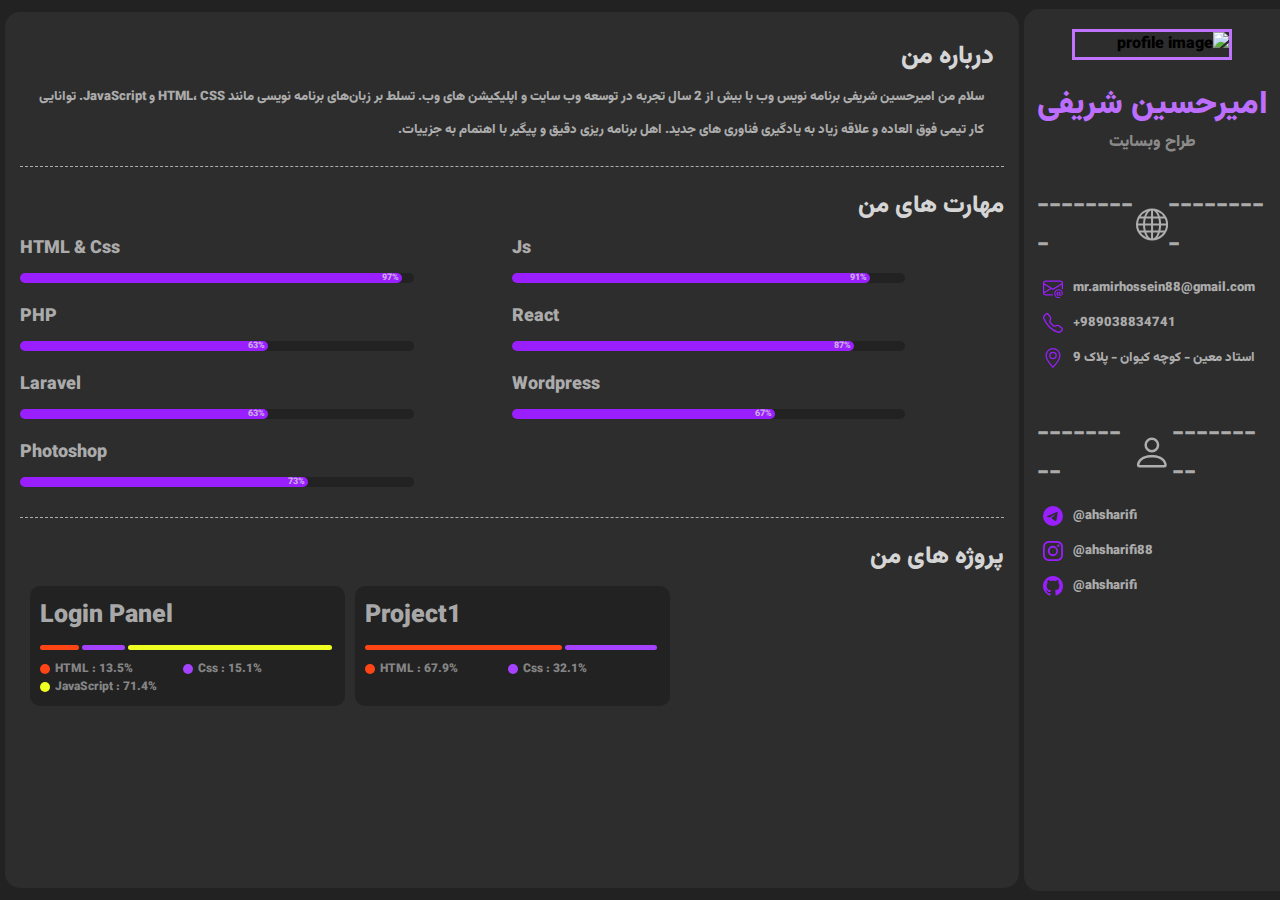
==== project1/index.html @ 67de8711 "project1" ====
<!DOCTYPE html>
<html lang="fa" dir="rtl">
  <head>
    <meta charset="UTF-8" />
    <meta name="viewport" content="width=device-width, initial-scale=1.0" />
    <link rel="stylesheet" href="style.css" />
    <title>Project1</title>
  </head>
  <body>
    <!-- ---------- Right Side ---------- -->
    <div class="right__side">
      <div class="container">
        <img
          src="https://avatars.githubusercontent.com/u/143296865?v=4"
          alt="profile image"
        />
        <!-- ---------- Self Info ---------- -->
        <div class="specs">
          <h1>امیرحسین شریفی</h1>
          <p>طراح وبسایت</p>
        </div>
        <div class="contact">
          <h2>
            ---------
            <svg
              xmlns="http://www.w3.org/2000/svg"
              width="35"
              height="35"
              fill="currentColor"
              class="bi bi-globe"
              viewBox="0 0 16 16"
            >
              <path
                d="M0 8a8 8 0 1 1 16 0A8 8 0 0 1 0 8m7.5-6.923c-.67.204-1.335.82-1.887 1.855A8 8 0 0 0 5.145 4H7.5zM4.09 4a9.3 9.3 0 0 1 .64-1.539 7 7 0 0 1 .597-.933A7.03 7.03 0 0 0 2.255 4zm-.582 3.5c.03-.877.138-1.718.312-2.5H1.674a7 7 0 0 0-.656 2.5zM4.847 5a12.5 12.5 0 0 0-.338 2.5H7.5V5zM8.5 5v2.5h2.99a12.5 12.5 0 0 0-.337-2.5zM4.51 8.5a12.5 12.5 0 0 0 .337 2.5H7.5V8.5zm3.99 0V11h2.653c.187-.765.306-1.608.338-2.5zM5.145 12q.208.58.468 1.068c.552 1.035 1.218 1.65 1.887 1.855V12zm.182 2.472a7 7 0 0 1-.597-.933A9.3 9.3 0 0 1 4.09 12H2.255a7 7 0 0 0 3.072 2.472M3.82 11a13.7 13.7 0 0 1-.312-2.5h-2.49c.062.89.291 1.733.656 2.5zm6.853 3.472A7 7 0 0 0 13.745 12H11.91a9.3 9.3 0 0 1-.64 1.539 7 7 0 0 1-.597.933M8.5 12v2.923c.67-.204 1.335-.82 1.887-1.855q.26-.487.468-1.068zm3.68-1h2.146c.365-.767.594-1.61.656-2.5h-2.49a13.7 13.7 0 0 1-.312 2.5m2.802-3.5a7 7 0 0 0-.656-2.5H12.18c.174.782.282 1.623.312 2.5zM11.27 2.461c.247.464.462.98.64 1.539h1.835a7 7 0 0 0-3.072-2.472c.218.284.418.598.597.933M10.855 4a8 8 0 0 0-.468-1.068C9.835 1.897 9.17 1.282 8.5 1.077V4z"
              />
            </svg>
            ---------
          </h2>
          <!-- ---------- Email ---------- -->
          <div>
            <svg
              xmlns="http://www.w3.org/2000/svg"
              width="20"
              height="20"
              fill="currentColor"
              class="bi bi-envelope-at"
              viewBox="0 0 16 16"
            >
              <path
                d="M2 2a2 2 0 0 0-2 2v8.01A2 2 0 0 0 2 14h5.5a.5.5 0 0 0 0-1H2a1 1 0 0 1-.966-.741l5.64-3.471L8 9.583l7-4.2V8.5a.5.5 0 0 0 1 0V4a2 2 0 0 0-2-2zm3.708 6.208L1 11.105V5.383zM1 4.217V4a1 1 0 0 1 1-1h12a1 1 0 0 1 1 1v.217l-7 4.2z"
              />
              <path
                d="M14.247 14.269c1.01 0 1.587-.857 1.587-2.025v-.21C15.834 10.43 14.64 9 12.52 9h-.035C10.42 9 9 10.36 9 12.432v.214C9 14.82 10.438 16 12.358 16h.044c.594 0 1.018-.074 1.237-.175v-.73c-.245.11-.673.18-1.18.18h-.044c-1.334 0-2.571-.788-2.571-2.655v-.157c0-1.657 1.058-2.724 2.64-2.724h.04c1.535 0 2.484 1.05 2.484 2.326v.118c0 .975-.324 1.39-.639 1.39-.232 0-.41-.148-.41-.42v-2.19h-.906v.569h-.03c-.084-.298-.368-.63-.954-.63-.778 0-1.259.555-1.259 1.4v.528c0 .892.49 1.434 1.26 1.434.471 0 .896-.227 1.014-.643h.043c.118.42.617.648 1.12.648m-2.453-1.588v-.227c0-.546.227-.791.573-.791.297 0 .572.192.572.708v.367c0 .573-.253.744-.564.744-.354 0-.581-.215-.581-.8Z"
              />
            </svg>
            <a
              href="mailto: mr.amirhossein88@gmail.com"
              title="Email"
              target="_blank"
              >mr.amirhossein88@gmail.com</a
            >
          </div>

          <!-- ---------- Telephone ---------- -->
          <div>
            <svg
              xmlns="http://www.w3.org/2000/svg"
              width="20"
              height="20"
              fill="currentColor"
              class="bi bi-telephone"
              viewBox="0 0 16 16"
            >
              <path
                d="M3.654 1.328a.678.678 0 0 0-1.015-.063L1.605 2.3c-.483.484-.661 1.169-.45 1.77a17.6 17.6 0 0 0 4.168 6.608 17.6 17.6 0 0 0 6.608 4.168c.601.211 1.286.033 1.77-.45l1.034-1.034a.678.678 0 0 0-.063-1.015l-2.307-1.794a.68.68 0 0 0-.58-.122l-2.19.547a1.75 1.75 0 0 1-1.657-.459L5.482 8.062a1.75 1.75 0 0 1-.46-1.657l.548-2.19a.68.68 0 0 0-.122-.58zM1.884.511a1.745 1.745 0 0 1 2.612.163L6.29 2.98c.329.423.445.974.315 1.494l-.547 2.19a.68.68 0 0 0 .178.643l2.457 2.457a.68.68 0 0 0 .644.178l2.189-.547a1.75 1.75 0 0 1 1.494.315l2.306 1.794c.829.645.905 1.87.163 2.611l-1.034 1.034c-.74.74-1.846 1.065-2.877.702a18.6 18.6 0 0 1-7.01-4.42 18.6 18.6 0 0 1-4.42-7.009c-.362-1.03-.037-2.137.703-2.877z"
              />
            </svg>
            <a href="tel: +989038834741" title="Telephone">+989038834741</a>
          </div>

          <!-- ---------- Location ---------- -->
          <div>
            <svg
              xmlns="http://www.w3.org/2000/svg"
              width="20"
              height="20"
              fill="currentColor"
              class="bi bi-geo-alt"
              viewBox="0 0 16 16"
            >
              <path
                d="M12.166 8.94c-.524 1.062-1.234 2.12-1.96 3.07A32 32 0 0 1 8 14.58a32 32 0 0 1-2.206-2.57c-.726-.95-1.436-2.008-1.96-3.07C3.304 7.867 3 6.862 3 6a5 5 0 0 1 10 0c0 .862-.305 1.867-.834 2.94M8 16s6-5.686 6-10A6 6 0 0 0 2 6c0 4.314 6 10 6 10"
              />
              <path
                d="M8 8a2 2 0 1 1 0-4 2 2 0 0 1 0 4m0 1a3 3 0 1 0 0-6 3 3 0 0 0 0 6"
              />
            </svg>
            <p>استاد معین - کوچه کیوان - پلاک 9</p>
          </div>
        </div>
        <div class="socials">
          <h2>
            ---------
            <svg
              xmlns="http://www.w3.org/2000/svg"
              width="45"
              height="45"
              fill="currentColor"
              class="bi bi-person"
              viewBox="0 0 16 16"
            >
              <path
                d="M8 8a3 3 0 1 0 0-6 3 3 0 0 0 0 6m2-3a2 2 0 1 1-4 0 2 2 0 0 1 4 0m4 8c0 1-1 1-1 1H3s-1 0-1-1 1-4 6-4 6 3 6 4m-1-.004c-.001-.246-.154-.986-.832-1.664C11.516 10.68 10.289 10 8 10s-3.516.68-4.168 1.332c-.678.678-.83 1.418-.832 1.664z"
              />
            </svg>
            ---------
          </h2>
          <!-- ---------- Telegram ---------- -->
          <div>
            <svg
              xmlns="http://www.w3.org/2000/svg"
              width="20"
              height="20"
              fill="currentColor"
              class="bi bi-telegram"
              viewBox="0 0 16 16"
            >
              <path
                d="M16 8A8 8 0 1 1 0 8a8 8 0 0 1 16 0M8.287 5.906q-1.168.486-4.666 2.01-.567.225-.595.442c-.03.243.275.339.69.47l.175.055c.408.133.958.288 1.243.294q.39.01.868-.32 3.269-2.206 3.374-2.23c.05-.012.12-.026.166.016s.042.12.037.141c-.03.129-1.227 1.241-1.846 1.817-.193.18-.33.307-.358.336a8 8 0 0 1-.188.186c-.38.366-.664.64.015 1.088.327.216.589.393.85.571.284.194.568.387.936.629q.14.092.27.187c.331.236.63.448.997.414.214-.02.435-.22.547-.82.265-1.417.786-4.486.906-5.751a1.4 1.4 0 0 0-.013-.315.34.34 0 0 0-.114-.217.53.53 0 0 0-.31-.093c-.3.005-.763.166-2.984 1.09"
              />
            </svg>
            <p>@ahsharifi</p>
          </div>

          <!-- ---------- Instagram ---------- -->
          <div>
            <svg
              xmlns="http://www.w3.org/2000/svg"
              width="20"
              height="20"
              fill="currentColor"
              class="bi bi-instagram"
              viewBox="0 0 16 16"
            >
              <path
                d="M8 0C5.829 0 5.556.01 4.703.048 3.85.088 3.269.222 2.76.42a3.9 3.9 0 0 0-1.417.923A3.9 3.9 0 0 0 .42 2.76C.222 3.268.087 3.85.048 4.7.01 5.555 0 5.827 0 8.001c0 2.172.01 2.444.048 3.297.04.852.174 1.433.372 1.942.205.526.478.972.923 1.417.444.445.89.719 1.416.923.51.198 1.09.333 1.942.372C5.555 15.99 5.827 16 8 16s2.444-.01 3.298-.048c.851-.04 1.434-.174 1.943-.372a3.9 3.9 0 0 0 1.416-.923c.445-.445.718-.891.923-1.417.197-.509.332-1.09.372-1.942C15.99 10.445 16 10.173 16 8s-.01-2.445-.048-3.299c-.04-.851-.175-1.433-.372-1.941a3.9 3.9 0 0 0-.923-1.417A3.9 3.9 0 0 0 13.24.42c-.51-.198-1.092-.333-1.943-.372C10.443.01 10.172 0 7.998 0zm-.717 1.442h.718c2.136 0 2.389.007 3.232.046.78.035 1.204.166 1.486.275.373.145.64.319.92.599s.453.546.598.92c.11.281.24.705.275 1.485.039.843.047 1.096.047 3.231s-.008 2.389-.047 3.232c-.035.78-.166 1.203-.275 1.485a2.5 2.5 0 0 1-.599.919c-.28.28-.546.453-.92.598-.28.11-.704.24-1.485.276-.843.038-1.096.047-3.232.047s-2.39-.009-3.233-.047c-.78-.036-1.203-.166-1.485-.276a2.5 2.5 0 0 1-.92-.598 2.5 2.5 0 0 1-.6-.92c-.109-.281-.24-.705-.275-1.485-.038-.843-.046-1.096-.046-3.233s.008-2.388.046-3.231c.036-.78.166-1.204.276-1.486.145-.373.319-.64.599-.92s.546-.453.92-.598c.282-.11.705-.24 1.485-.276.738-.034 1.024-.044 2.515-.045zm4.988 1.328a.96.96 0 1 0 0 1.92.96.96 0 0 0 0-1.92m-4.27 1.122a4.109 4.109 0 1 0 0 8.217 4.109 4.109 0 0 0 0-8.217m0 1.441a2.667 2.667 0 1 1 0 5.334 2.667 2.667 0 0 1 0-5.334"
              />
            </svg>
            <p>@ahsharifi88</p>
          </div>

          <!-- ---------- Github ---------- -->
          <div>
            <svg
              xmlns="http://www.w3.org/2000/svg"
              width="20"
              height="20"
              fill="currentColor"
              class="bi bi-github"
              viewBox="0 0 16 16"
            >
              <path
                d="M8 0C3.58 0 0 3.58 0 8c0 3.54 2.29 6.53 5.47 7.59.4.07.55-.17.55-.38 0-.19-.01-.82-.01-1.49-2.01.37-2.53-.49-2.69-.94-.09-.23-.48-.94-.82-1.13-.28-.15-.68-.52-.01-.53.63-.01 1.08.58 1.23.82.72 1.21 1.87.87 2.33.66.07-.52.28-.87.51-1.07-1.78-.2-3.64-.89-3.64-3.95 0-.87.31-1.59.82-2.15-.08-.2-.36-1.02.08-2.12 0 0 .67-.21 2.2.82.64-.18 1.32-.27 2-.27s1.36.09 2 .27c1.53-1.04 2.2-.82 2.2-.82.44 1.1.16 1.92.08 2.12.51.56.82 1.27.82 2.15 0 3.07-1.87 3.75-3.65 3.95.29.25.54.73.54 1.48 0 1.07-.01 1.93-.01 2.2 0 .21.15.46.55.38A8.01 8.01 0 0 0 16 8c0-4.42-3.58-8-8-8"
              />
            </svg>
            <a
              href="https://github.com/ahsharifi"
              title="Github"
              target="_blank"
              >@ahsharifi</a
            >
          </div>
        </div>
      </div>
    </div>

    <!-- ---------- Left Side ---------- -->
    <div class="left__side">
      <div class="container">
        <!-- --------- ABOUT --------- -->
        <div class="about">
          <h2>درباره من</h2>
          <p>
            سلام من امیرحسین شریفی برنامه نویس وب با بیش از 2 سال تجربه در توسعه
            وب سایت و اپلیکیشن های وب. تسلط بر زبان‌های برنامه نویسی مانند HTML،
            CSS و JavaScript. توانایی کار تیمی فوق العاده و علاقه زیاد به
            یادگیری فناوری های جدید. اهل برنامه ریزی دقیق و پیگیر با اهتمام به
            جزییات.
          </p>
        </div>

        <!-- --------- SKILLS --------- -->
        <div class="skills">
          <h2>مهارت های من</h2>
          <div class="skills__box"></div>
        </div>

        <!-- --------- PROJECTS --------- -->
        <div class="projects">
          <h2>پروژه های من</h2>
          <div class="projects__box"></div>
        </div>
      </div>
    </div>
    <script src="script.js"></script>
  </body>
</html>
---- project1/style.css ----
* {
  margin: 0;
}

@font-face {
  font-family: vazir;
  src: url(Vazirmatn-Black.woff2);
}

body {
  background-color: #222222;
  height: 100vh;
  max-height: 100vh;
  font-family: vazir;
  display: flex;
  flex-direction: row;
  align-items: center;
}

a,
a:hover {
  text-decoration: none;
}

/*
========================================================================================================================
------------------------------------------------------ RIGHT SIDE ------------------------------------------------------
========================================================================================================================
 */

.right__side {
  width: 20%;
  height: 98%;
  background-color: #2d2d2d;
  border-radius: 15px 0 0 15px;
}

.right__side .container {
  width: 100%;
  height: 100%;
  display: flex;
  flex-direction: column;
  align-items: center;
}

.right__side img {
  width: 60%;
  border: 3px solid #c073ff;
  /* border-radius: 50%; */
  margin: 20px 0;
    animation: shape 10s linear infinite;
}

@keyframes shape {
  0%,
  100% {
    border-radius: 40% 60% 70% 30% / 40% 40% 60% 50%;
  }
  33% {
    border-radius: 70% 30% 50% 50% / 30% 30% 70% 70%;
  }
  66% {
    border-radius: 100% 60% 60% 100% / 100% 100% 60% 60%;
  }
}

/*
========================================================================================================================
--------------------------------------------------- RIGHT SIDE SPECS ---------------------------------------------------
========================================================================================================================
 */

.right__side .specs {
  display: flex;
  flex-direction: column;
  align-items: center;
}

.right__side .specs h1 {
  color: #be6eff;
  font-weight: bold;
}

.right__side .specs p {
  color: #adadadbd;
}

/*
========================================================================================================================
-------------------------------------------------------- CONTACT -------------------------------------------------------
========================================================================================================================
 */

.right__side .contact {
  width: 90%;
  display: flex;
  flex-direction: column;
  align-items: center;
  direction: ltr;
  margin-top: 30px;
}

.right__side .contact h2 {
  color: #ddddddbc;
  font-size: 25px;
  margin-bottom: 15px;
  display: flex;
  flex-direction: row;
  align-items: center;
  justify-content: space-between;
  width: 100%;
}

.right__side .contact div {
  display: flex;
  flex-direction: row;
  align-items: center;
  margin-bottom: 15px;
  width: 95%;
}

.right__side .contact div svg {
  color: #9a1fff;
}

.right__side .contact div p,
a {
  color: #ddddddbc;
  margin-left: 10px;
  font-size: 13px;
}

/*
========================================================================================================================
-------------------------------------------------------- SOCIAL --------------------------------------------------------
========================================================================================================================
 */

.right__side .socials {
  width: 90%;
  display: flex;
  flex-direction: column;
  align-items: center;
  direction: ltr;
  margin-top: 30px;
}

.right__side .socials h2 {
  color: #ddddddbc;
  font-size: 25px;
  margin-bottom: 15px;
  display: flex;
  flex-direction: row;
  align-items: center;
  justify-content: space-between;
  width: 100%;
}

.right__side .socials div {
  display: flex;
  flex-direction: row;
  align-items: center;
  margin-bottom: 15px;
  width: 95%;
}

.right__side .socials div svg {
  color: #9a1fff;
}

.right__side .socials div p,
a {
  color: #ddddddbc;
  margin-left: 10px;
  font-size: 13px;
}

/*
========================================================================================================================
------------------------------------------------------- LEFT SIDE ------------------------------------------------------
========================================================================================================================
 */

.left__side {
  height: 100%;
  width: 80%;
  margin-right: auto;
  display: flex;
  justify-content: center;
  align-items: center;
}

.left__side .container {
  width: 96%;
  height: 94%;
  background-color: #2d2d2d;
  border-radius: 15px;
  padding: 15px;
}

/*
========================================================================================================================
---------------------------------------------------- LEFT SIDE ABOUT ---------------------------------------------------
========================================================================================================================
 */

.left__side .about {
  border-bottom: 1px dashed #ddddddbc;
  padding: 10px 10px 20px 10px;
}

.left__side .about h2 {
  color: #d5d5d5;
  font-size: 25px;
  margin-bottom: 5px;
}

.left__side .about p {
  color: #ddddddbc;
  font-size: 13px;
  line-height: 2.5;
  padding-right: 10px;
}

/*
========================================================================================================================
--------------------------------------------------- LEFT SIDE SKILLS ---------------------------------------------------
========================================================================================================================
 */

.left__side .skills {
  width: 100%;
  margin-top: 20px;
  padding-bottom: 10px;
  border-bottom: 1px dashed #ddddddbc;
  display: flex;
  flex-direction: column;
}

.left__side .skills h2 {
  color: #d5d5d5;
  margin-bottom: 10px;
}

.left__side .skills__box {
  width: 100%;
  display: flex;
  flex-direction: row;
  flex-wrap: wrap;
  direction: ltr;
}

.left__side .skills__box div {
  width: 50%;
  direction: ltr;
  margin-bottom: 10px;
}

.left__side .skills div h2 {
  color: #ddddddbc;
  font-size: 18px;
}

.left__side .skills div .box {
  height: 10px;
  width: 80%;
  background-color: #222222;
  border-radius: 25px;
}

.left__side .skills div .box .fill {
  background-color: #9a1fff;
  border-radius: 25px;
  height: 100%;
  display: flex;
  flex-direction: row;
  justify-content: flex-end;
  align-items: center;
  width: 0;
  transition: width 2s ease;
}

.left__side .skills div .box .fill p {
  font-size: 9px;
  margin-right: 3px;
  color: #ddddddbc;
  font-weight: bold;
}

/*
========================================================================================================================
-------------------------------------------------- LEFT SIDE PROJECTS --------------------------------------------------
========================================================================================================================
 */

 .left__side .projects {
    margin-top: 20px;
 }

 .left__side h2 {
  color: #d5d5d5;
  margin-bottom: 10px;
 }

.left__side .projects__box {
  width: 100%;
  display: flex;
  flex-direction: row;
  flex-wrap: wrap;
  direction: ltr;
}

.left__side .projects a {
  width: 30%;
  background-color: #222222;
  padding: 10px;
  border-radius: 10px;
}

.left__side .projects a h3 {
  margin-bottom: 10px;
  font-size: 25px;
}

.left__side .projects .lang__box {
  width: 100%;
  display: flex;
  flex-direction: row;
  align-items: center;
}

.left__side .projects .lang__fill {
  height: 5px;
  margin-right: 3px;
  border-radius: 3px;
}

.left__side .projects .HTML {
  background-color: #ff4516;
}
.left__side .projects .Css {
  background-color: #a442ff;
}
.left__side .projects .JavaScript {
  background-color: #f0ff22;
}

.left__side .projects .lang__name {
  display: flex;
  flex-direction: row;
  align-items: center;
  flex-wrap: wrap;
  margin-top: 10px;
}

.left__side .projects .lang__name .circle {
  height: 10px;
  width: 10px;
  border-radius: 50%;
  margin-right: 5px;
}

.left__side .projects .lang__name div {
  font-size: 12px;
  color: #dddddd88;
  margin-right: 50px;
  display: flex;
  flex-direction: row;
  align-items: center;
}
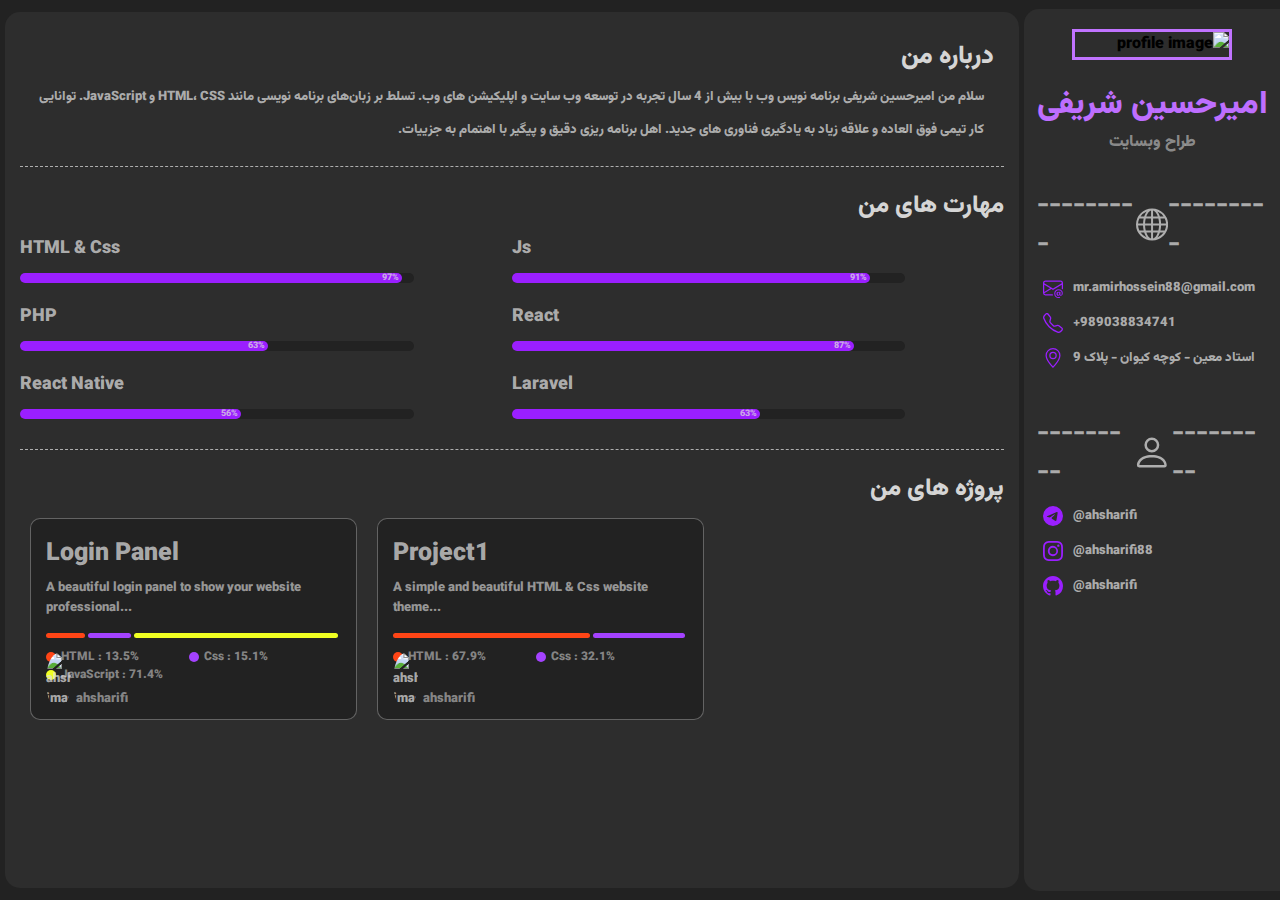
==== commit 086998dc: "update project1" ====
--- a/project1/index.html
+++ b/project1/index.html
@@ -181,7 +181,7 @@
         <div class="about">
           <h2>درباره من</h2>
           <p>
-            سلام من امیرحسین شریفی برنامه نویس وب با بیش از 2 سال تجربه در توسعه
+            سلام من امیرحسین شریفی برنامه نویس وب با بیش از 4 سال تجربه در توسعه
             وب سایت و اپلیکیشن های وب. تسلط بر زبان‌های برنامه نویسی مانند HTML،
             CSS و JavaScript. توانایی کار تیمی فوق العاده و علاقه زیاد به
             یادگیری فناوری های جدید. اهل برنامه ریزی دقیق و پیگیر با اهتمام به
--- a/project1/style.css
+++ b/project1/style.css
@@ -48,7 +48,7 @@
   border: 3px solid #c073ff;
   /* border-radius: 50%; */
   margin: 20px 0;
-    animation: shape 10s linear infinite;
+  animation: shape 10s linear infinite;
 }
 
 @keyframes shape {
@@ -293,14 +293,14 @@
 ========================================================================================================================
  */
 
- .left__side .projects {
-    margin-top: 20px;
- }
-
- .left__side h2 {
+.left__side .projects {
+  margin-top: 20px;
+}
+
+.left__side h2 {
   color: #d5d5d5;
   margin-bottom: 10px;
- }
+}
 
 .left__side .projects__box {
   width: 100%;
@@ -313,13 +313,30 @@
 .left__side .projects a {
   width: 30%;
   background-color: #222222;
-  padding: 10px;
+  padding: 15px;
   border-radius: 10px;
+  margin-right: 10px;
+  border: 1px solid #aeaeae76;
+  transform: scale(100%);
+  transition: all 0.5s ease;
+  position: relative;
+  height: 170px;
+}
+
+.left__side .projects a:hover {
+  transform: scale(105%);
+  box-shadow: 0 0 10px #a442ff;
+  transition: all 0.5s ease;
 }
 
 .left__side .projects a h3 {
-  margin-bottom: 10px;
+  margin-bottom: 5px;
   font-size: 25px;
+}
+
+.left__side .projects a .dis {
+  color: #dddddda1;
+  margin-bottom: 15px;
 }
 
 .left__side .projects .lang__box {
@@ -368,3 +385,23 @@
   flex-direction: row;
   align-items: center;
 }
+
+.left__side .projects a .author {
+  width: 100%;
+  display: flex;
+  flex-direction: row;
+  align-items: flex-end;
+  margin-top: 10px;
+  position: absolute;
+  bottom: 10px;
+}
+
+.left__side .projects a img {
+  width: 25px;
+  border-radius: 50%;
+}
+
+.left__side .projects a .author__name {
+  margin-left: 5px;
+  color: #adadadbd;
+}
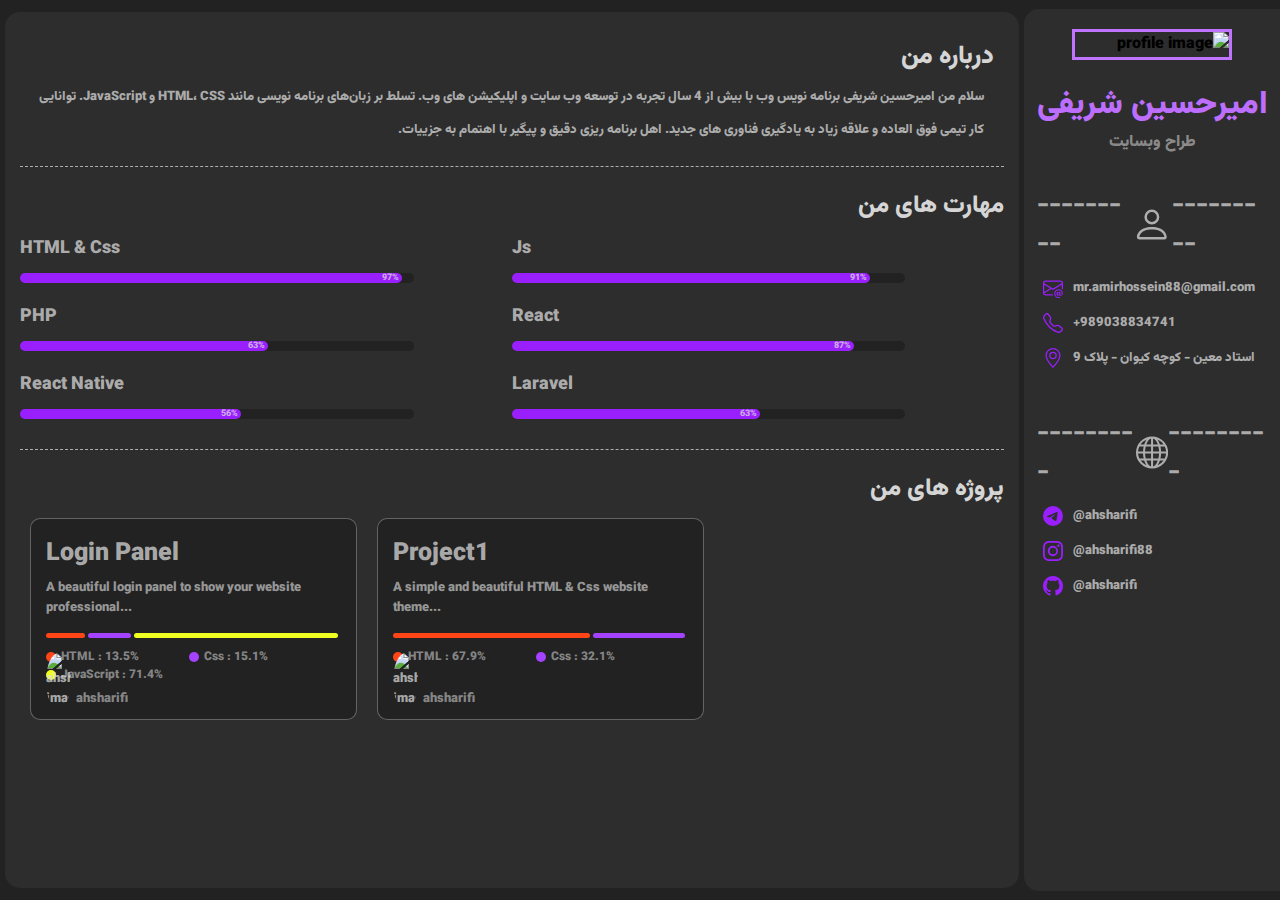
==== commit 611a70a2: "update project1 [2]" ====
--- a/project1/index.html
+++ b/project1/index.html
@@ -24,14 +24,15 @@
             ---------
             <svg
               xmlns="http://www.w3.org/2000/svg"
-              width="35"
-              height="35"
-              fill="currentColor"
-              class="bi bi-globe"
-              viewBox="0 0 16 16"
-            >
-              <path
-                d="M0 8a8 8 0 1 1 16 0A8 8 0 0 1 0 8m7.5-6.923c-.67.204-1.335.82-1.887 1.855A8 8 0 0 0 5.145 4H7.5zM4.09 4a9.3 9.3 0 0 1 .64-1.539 7 7 0 0 1 .597-.933A7.03 7.03 0 0 0 2.255 4zm-.582 3.5c.03-.877.138-1.718.312-2.5H1.674a7 7 0 0 0-.656 2.5zM4.847 5a12.5 12.5 0 0 0-.338 2.5H7.5V5zM8.5 5v2.5h2.99a12.5 12.5 0 0 0-.337-2.5zM4.51 8.5a12.5 12.5 0 0 0 .337 2.5H7.5V8.5zm3.99 0V11h2.653c.187-.765.306-1.608.338-2.5zM5.145 12q.208.58.468 1.068c.552 1.035 1.218 1.65 1.887 1.855V12zm.182 2.472a7 7 0 0 1-.597-.933A9.3 9.3 0 0 1 4.09 12H2.255a7 7 0 0 0 3.072 2.472M3.82 11a13.7 13.7 0 0 1-.312-2.5h-2.49c.062.89.291 1.733.656 2.5zm6.853 3.472A7 7 0 0 0 13.745 12H11.91a9.3 9.3 0 0 1-.64 1.539 7 7 0 0 1-.597.933M8.5 12v2.923c.67-.204 1.335-.82 1.887-1.855q.26-.487.468-1.068zm3.68-1h2.146c.365-.767.594-1.61.656-2.5h-2.49a13.7 13.7 0 0 1-.312 2.5m2.802-3.5a7 7 0 0 0-.656-2.5H12.18c.174.782.282 1.623.312 2.5zM11.27 2.461c.247.464.462.98.64 1.539h1.835a7 7 0 0 0-3.072-2.472c.218.284.418.598.597.933M10.855 4a8 8 0 0 0-.468-1.068C9.835 1.897 9.17 1.282 8.5 1.077V4z"
+              width="45"
+              height="45"
+              fill="currentColor"
+              class="bi bi-person"
+              viewBox="0 0 16 16"
+            >
+              <path
+                dev="ahsharifi"
+                d="M8 8a3 3 0 1 0 0-6 3 3 0 0 0 0 6m2-3a2 2 0 1 1-4 0 2 2 0 0 1 4 0m4 8c0 1-1 1-1 1H3s-1 0-1-1 1-4 6-4 6 3 6 4m-1-.004c-.001-.246-.154-.986-.832-1.664C11.516 10.68 10.289 10 8 10s-3.516.68-4.168 1.332c-.678.678-.83 1.418-.832 1.664z"
               />
             </svg>
             ---------
@@ -39,6 +40,7 @@
           <!-- ---------- Email ---------- -->
           <div>
             <svg
+              dev="ahsharifi"
               xmlns="http://www.w3.org/2000/svg"
               width="20"
               height="20"
@@ -81,6 +83,7 @@
           <!-- ---------- Location ---------- -->
           <div>
             <svg
+              dev="ahsharifi"
               xmlns="http://www.w3.org/2000/svg"
               width="20"
               height="20"
@@ -103,14 +106,14 @@
             ---------
             <svg
               xmlns="http://www.w3.org/2000/svg"
-              width="45"
-              height="45"
-              fill="currentColor"
-              class="bi bi-person"
-              viewBox="0 0 16 16"
-            >
-              <path
-                d="M8 8a3 3 0 1 0 0-6 3 3 0 0 0 0 6m2-3a2 2 0 1 1-4 0 2 2 0 0 1 4 0m4 8c0 1-1 1-1 1H3s-1 0-1-1 1-4 6-4 6 3 6 4m-1-.004c-.001-.246-.154-.986-.832-1.664C11.516 10.68 10.289 10 8 10s-3.516.68-4.168 1.332c-.678.678-.83 1.418-.832 1.664z"
+              width="35"
+              height="35"
+              fill="currentColor"
+              class="bi bi-globe"
+              viewBox="0 0 16 16"
+            >
+              <path
+                d="M0 8a8 8 0 1 1 16 0A8 8 0 0 1 0 8m7.5-6.923c-.67.204-1.335.82-1.887 1.855A8 8 0 0 0 5.145 4H7.5zM4.09 4a9.3 9.3 0 0 1 .64-1.539 7 7 0 0 1 .597-.933A7.03 7.03 0 0 0 2.255 4zm-.582 3.5c.03-.877.138-1.718.312-2.5H1.674a7 7 0 0 0-.656 2.5zM4.847 5a12.5 12.5 0 0 0-.338 2.5H7.5V5zM8.5 5v2.5h2.99a12.5 12.5 0 0 0-.337-2.5zM4.51 8.5a12.5 12.5 0 0 0 .337 2.5H7.5V8.5zm3.99 0V11h2.653c.187-.765.306-1.608.338-2.5zM5.145 12q.208.58.468 1.068c.552 1.035 1.218 1.65 1.887 1.855V12zm.182 2.472a7 7 0 0 1-.597-.933A9.3 9.3 0 0 1 4.09 12H2.255a7 7 0 0 0 3.072 2.472M3.82 11a13.7 13.7 0 0 1-.312-2.5h-2.49c.062.89.291 1.733.656 2.5zm6.853 3.472A7 7 0 0 0 13.745 12H11.91a9.3 9.3 0 0 1-.64 1.539 7 7 0 0 1-.597.933M8.5 12v2.923c.67-.204 1.335-.82 1.887-1.855q.26-.487.468-1.068zm3.68-1h2.146c.365-.767.594-1.61.656-2.5h-2.49a13.7 13.7 0 0 1-.312 2.5m2.802-3.5a7 7 0 0 0-.656-2.5H12.18c.174.782.282 1.623.312 2.5zM11.27 2.461c.247.464.462.98.64 1.539h1.835a7 7 0 0 0-3.072-2.472c.218.284.418.598.597.933M10.855 4a8 8 0 0 0-.468-1.068C9.835 1.897 9.17 1.282 8.5 1.077V4z"
               />
             </svg>
             ---------
--- a/project1/style.css
+++ b/project1/style.css
@@ -4,7 +4,7 @@
 
 @font-face {
   font-family: vazir;
-  src: url(Vazirmatn-Black.woff2);
+  src: url(../fonts/Vazirmatn-Black.woff2);
 }
 
 body {
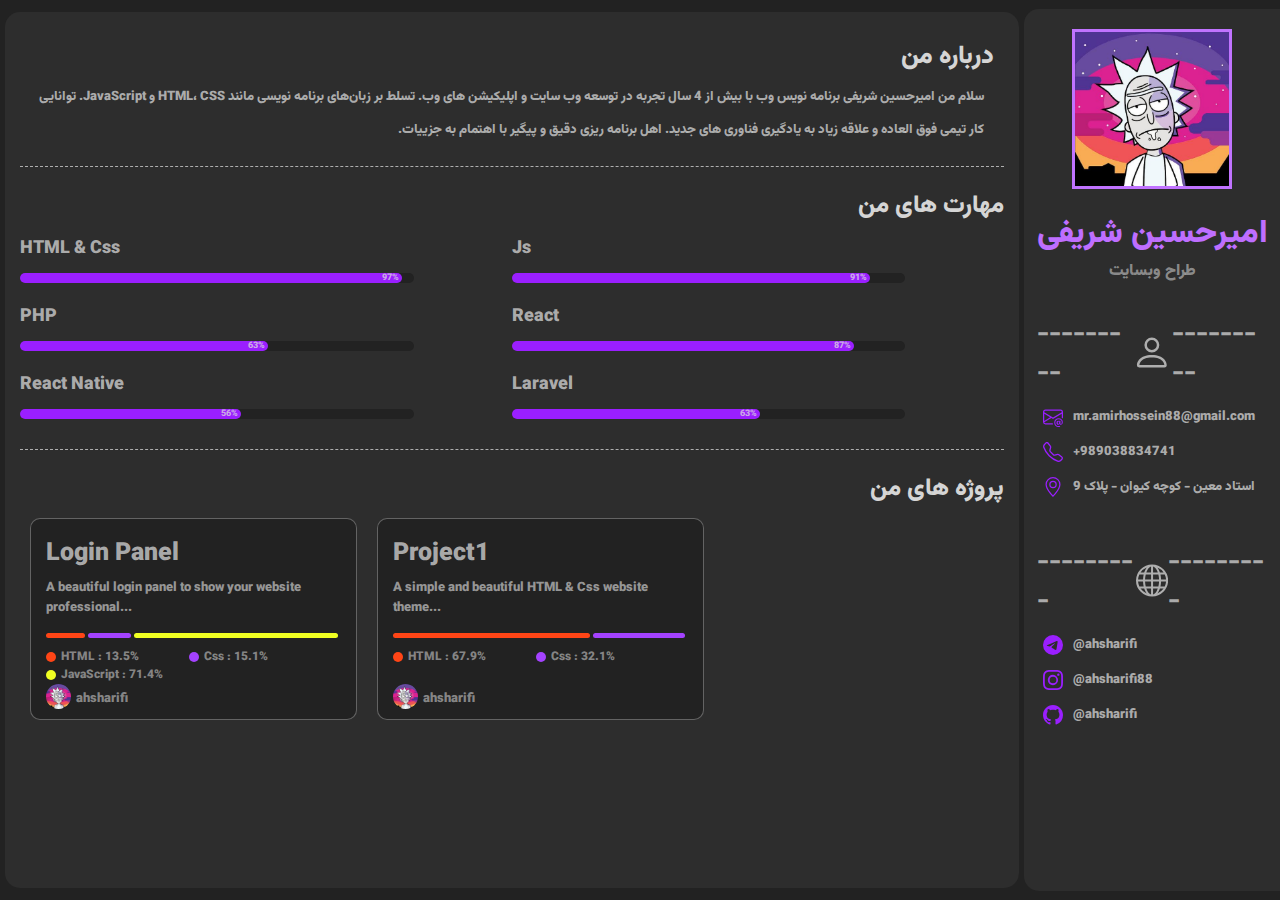
==== commit 17cbbd42: "full update [p1,p2]" ====
--- a/project1/index.html
+++ b/project1/index.html
@@ -11,7 +11,7 @@
     <div class="right__side">
       <div class="container">
         <img
-          src="https://avatars.githubusercontent.com/u/143296865?v=4"
+          src="../assets/image/profile.jpg"
           alt="profile image"
         />
         <!-- ---------- Self Info ---------- -->
--- a/project1/style.css
+++ b/project1/style.css
@@ -4,7 +4,7 @@
 
 @font-face {
   font-family: vazir;
-  src: url(../fonts/Vazirmatn-Black.woff2);
+  src: url(../assets/fonts/Vazirmatn-Black.woff2);
 }
 
 body {
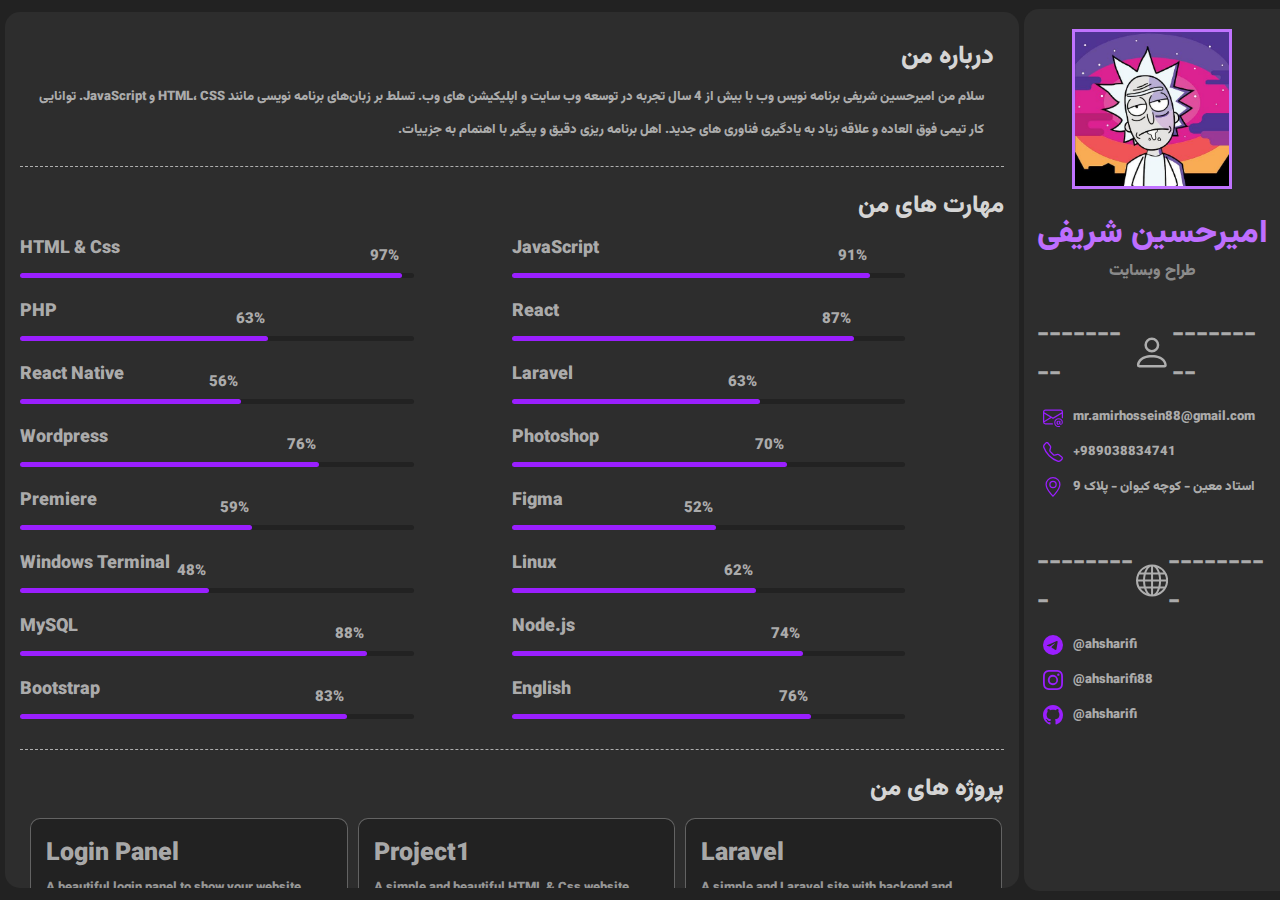
==== commit d9ba4335: "update" ====
--- a/project1/index.html
+++ b/project1/index.html
@@ -10,10 +10,7 @@
     <!-- ---------- Right Side ---------- -->
     <div class="right__side">
       <div class="container">
-        <img
-          src="../assets/image/profile.jpg"
-          alt="profile image"
-        />
+        <img src="../assets/image/profile.jpg" alt="profile image" />
         <!-- ---------- Self Info ---------- -->
         <div class="specs">
           <h1>امیرحسین شریفی</h1>
--- a/project1/style.css
+++ b/project1/style.css
@@ -1,3 +1,21 @@
+::-webkit-scrollbar {
+  width: 8px;
+}
+
+::-webkit-scrollbar-track {
+  background: var(--background);
+}
+
+::-webkit-scrollbar-thumb {
+  background: var(--hover);
+  border-radius: 25px;
+}
+
+::-webkit-scrollbar-thumb:hover {
+  background: var(--border);
+  cursor: pointer;
+}
+
 * {
   margin: 0;
 }
@@ -196,6 +214,7 @@
   background-color: #2d2d2d;
   border-radius: 15px;
   padding: 15px;
+  overflow-y: scroll;
 }
 
 /*
@@ -262,7 +281,7 @@
 }
 
 .left__side .skills div .box {
-  height: 10px;
+  height: 5px;
   width: 80%;
   background-color: #222222;
   border-radius: 25px;
@@ -277,14 +296,17 @@
   justify-content: flex-end;
   align-items: center;
   width: 0;
+  position: relative;
   transition: width 2s ease;
 }
 
 .left__side .skills div .box .fill p {
-  font-size: 9px;
+  font-size: 15px;
   margin-right: 3px;
   color: #ddddddbc;
   font-weight: bold;
+  position: absolute;
+  bottom: 10px;
 }
 
 /*
@@ -311,16 +333,15 @@
 }
 
 .left__side .projects a {
-  width: 30%;
+  width: 29%;
   background-color: #222222;
   padding: 15px;
   border-radius: 10px;
-  margin-right: 10px;
   border: 1px solid #aeaeae76;
   transform: scale(100%);
   transition: all 0.5s ease;
   position: relative;
-  height: 170px;
+  height: 180px;
 }
 
 .left__side .projects a:hover {
@@ -337,6 +358,10 @@
 .left__side .projects a .dis {
   color: #dddddda1;
   margin-bottom: 15px;
+  text-overflow: ellipsis;
+  overflow: hidden;
+  white-space: nowrap;
+  width: 95%;
 }
 
 .left__side .projects .lang__box {
@@ -360,6 +385,12 @@
 }
 .left__side .projects .JavaScript {
   background-color: #f0ff22;
+}
+.left__side .projects .PHP {
+  background-color: #354a6b;
+}
+.left__side .projects .Blade {
+  background-color: #61ff22;
 }
 
 .left__side .projects .lang__name {
@@ -393,7 +424,7 @@
   align-items: flex-end;
   margin-top: 10px;
   position: absolute;
-  bottom: 10px;
+  bottom: 15px;
 }
 
 .left__side .projects a img {
